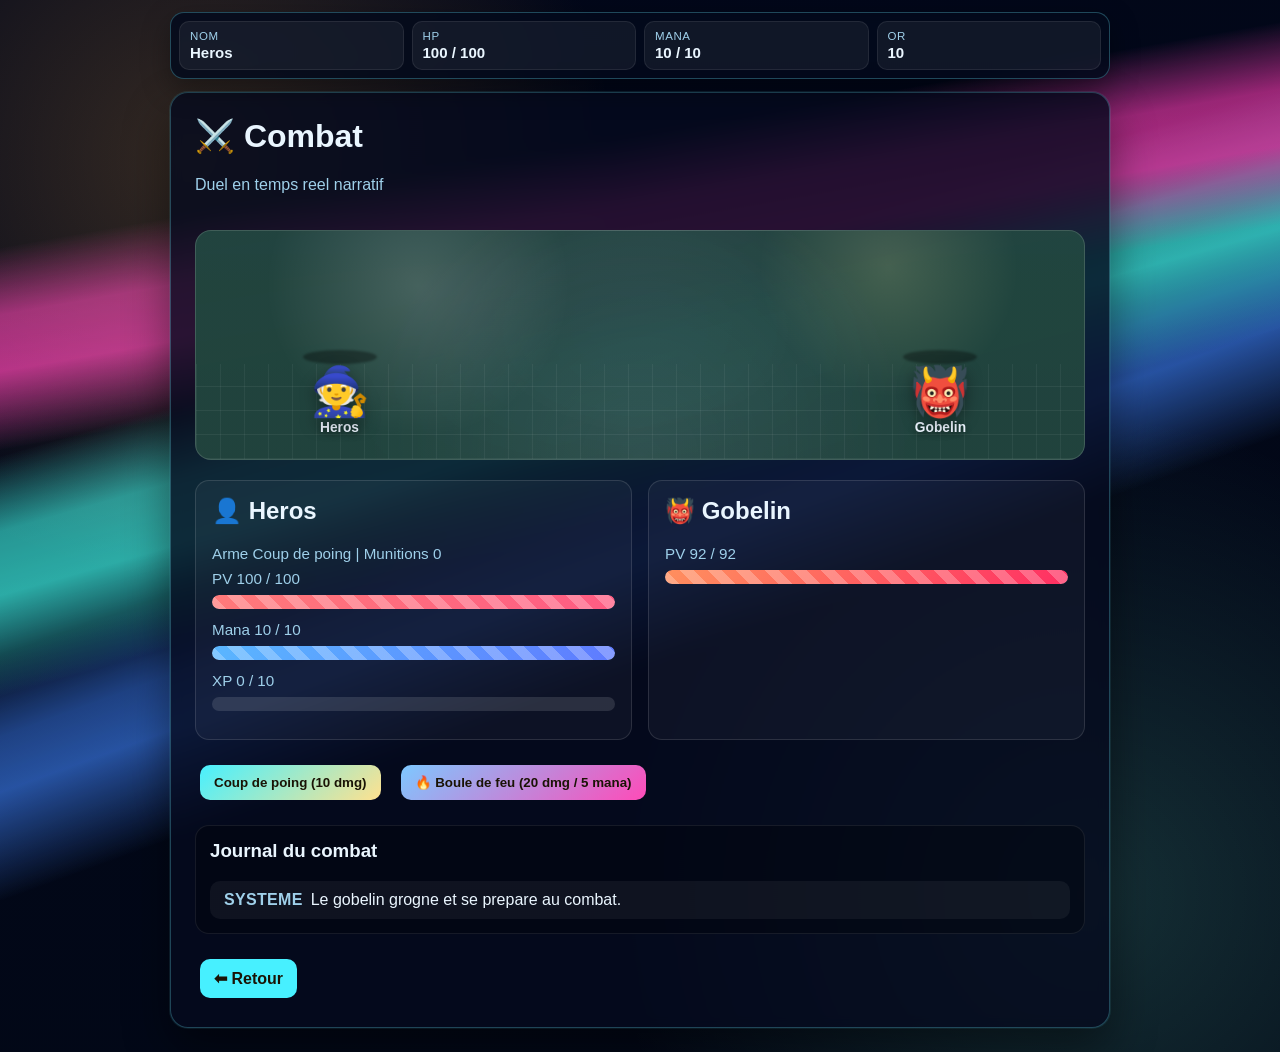
==== fight.html @ b9680017 "projet jeux" ====
<!DOCTYPE html>
<html lang="fr">
<head>
<meta charset="UTF-8">
<meta name="viewport" content="width=device-width, initial-scale=1.0">
<title>Combat</title>
<link rel="stylesheet" href="style.css">
</head>
<body class="has-hud theme-neonwave" data-page="fight">
<header class="hud" aria-label="HUD joueur">
	<div class="hud-pill">
		<p class="hud-label">Nom</p>
		<p class="hud-value" id="hud-name">-</p>
	</div>
	<div class="hud-pill">
		<p class="hud-label">HP</p>
		<p class="hud-value" id="hud-hp">-</p>
	</div>
	<div class="hud-pill">
		<p class="hud-label">Mana</p>
		<p class="hud-value" id="hud-mana">-</p>
	</div>
	<div class="hud-pill">
		<p class="hud-label">Or</p>
		<p class="hud-value" id="hud-gold">-</p>
	</div>
</header>
<main class="panel combat-shell">
	<header class="panel-header">
		<h1>⚔️ Combat</h1>
		<p class="subtitle">Duel en temps reel narratif</p>
	</header>

	<section class="arena-2d" aria-label="Carte de combat 2D">
		<div class="arena-horizon"></div>
		<div class="arena-grid"></div>
		<div class="fighter player-fighter">
			<div class="fighter-shadow"></div>
			<div class="fighter-sprite">🧙</div>
			<p class="fighter-name" id="player-name-fight">-</p>
		</div>
		<div class="fighter enemy-fighter" id="enemy-fighter">
			<div class="fighter-shadow"></div>
			<div class="fighter-sprite">👹</div>
			<p class="fighter-name" id="monster-name-fight">-</p>
		</div>
	</section>

	<section class="status-grid">
		<article class="status-card player-card">
			<h2>👤 <span id="player-name-card">-</span></h2>
			<p class="status-label">Arme <span id="weapon-name">-</span> | Munitions <span id="player-ammo">-</span></p>
			<p class="status-label">PV <span id="player-hp-text">-</span></p>
			<div class="bar hp" id="player-hp-bar" style="--value: 0%;">
				<span></span>
			</div>
			<p class="status-label">Mana <span id="player-mana-text">-</span></p>
			<div class="bar mana" id="player-mana-bar" style="--value: 0%;">
				<span></span>
			</div>
			<p class="status-label">XP <span id="player-xp-text">-</span></p>
			<div class="bar xp" id="player-xp-bar" style="--value: 0%;">
				<span></span>
			</div>
		</article>

		<article class="status-card enemy-card" id="enemy-card">
			<h2>👹 <span id="monster-name-card">-</span></h2>
			<p class="status-label">PV <span id="monster-hp-text">-</span></p>
			<div class="bar hp enemy" id="monster-hp-bar" style="--value: 0%;">
				<span></span>
			</div>
		</article>
	</section>

	<section class="action-row">
		<button class="btn-primary" id="attack-btn">Attaque</button>
		<button class="btn-secondary" id="fireball-btn">🔥 Boule de feu</button>
	</section>

	<section class="battle-log">
		<h3>Journal du combat</h3>
		<ul id="combat-log">
		</ul>
	</section>

	<a class="back-link" href="index.html">⬅ Retour</a>
</main>
<script src="app.js"></script>
</body>
</html>
---- style.css ----
:root {
    --bg-top: #120f1f;
    --bg-bottom: #1b2a35;
    --panel: rgba(11, 16, 22, 0.82);
    --panel-border: rgba(255, 255, 255, 0.15);
    --text-main: #f5f7fa;
    --text-soft: #c4d2df;
    --accent: #ffb347;
    --accent-2: #78ffd6;
    --danger: #ff4d5a;
    --success: #4cff7b;
}

* {
    box-sizing: border-box;
}

body {
    min-height: 100vh;
    margin: 0;
    color: var(--text-main);
    font-family: "Trebuchet MS", "Segoe UI", sans-serif;
    background:
        radial-gradient(circle at 15% 15%, rgba(255, 179, 71, 0.2), transparent 30%),
        radial-gradient(circle at 85% 85%, rgba(120, 255, 214, 0.16), transparent 34%),
        linear-gradient(160deg, var(--bg-top), var(--bg-bottom));
    display: grid;
    place-items: center;
    padding: 24px;
    position: relative;
    overflow-x: hidden;
    transition: color 0.35s ease, background 0.55s ease;
}

body::before {
    content: "";
    position: fixed;
    inset: 0;
    pointer-events: none;
    z-index: 0;
    background:
        radial-gradient(circle at 15% 15%, rgba(255, 179, 71, 0.2), transparent 30%),
        radial-gradient(circle at 85% 85%, rgba(120, 255, 214, 0.16), transparent 34%),
        linear-gradient(160deg, var(--bg-top), var(--bg-bottom));
    animation: themeReveal 0.5s ease-out forwards;
}

body > * {
    position: relative;
    z-index: 1;
}


body.theme-neonwave {
    --bg-top: #02071a;
    --bg-bottom: #020816;
    --panel: rgba(5, 11, 30, 0.8);
    --panel-border: rgba(109, 237, 255, 0.26);
    --text-main: #eaf6ff;
    --text-soft: #9fd0ea;
    --accent: #47f0ff;
    --accent-2: #ff4bb8;
    --danger: #ff5c83;
    --success: #5bffcf;
}

body.theme-neonwave::before {
    background:
        radial-gradient(circle at 50% 54%, rgba(0, 194, 255, 0.3), transparent 48%),
        radial-gradient(circle at 86% 84%, rgba(19, 108, 255, 0.22), transparent 36%),
        radial-gradient(circle at 10% 82%, rgba(255, 72, 181, 0.18), transparent 34%),
        linear-gradient(170deg, #030717, #020411 62%, #01040e);
}

body.theme-avifwave {
    --bg-top: #120723;
    --bg-bottom: #030617;
    --panel: rgba(10, 8, 26, 0.78);
    --panel-border: rgba(255, 160, 84, 0.3);
    --text-main: #f5f6ff;
    --text-soft: #d2b9f4;
    --accent: #ffb84e;
    --accent-2: #56d6ff;
    --danger: #ff6e8f;
    --success: #6dffc2;
}

body.theme-avifwave::before {
    background:
        linear-gradient(rgba(18, 7, 35, 0.26), rgba(3, 7, 24, 0.42)),
        url("projet red 2.avif") center / cover no-repeat,
        linear-gradient(165deg, #1a0f32, #090a1f 62%, #04050f);
}

body.theme-avifwave::after {
    content: "";
    position: fixed;
    inset: 0;
    pointer-events: none;
    z-index: 0;
    background:
        linear-gradient(168deg,
            transparent 16%,
            rgba(255, 120, 48, 0.38) 28%,
            rgba(255, 70, 168, 0.5) 41%,
            transparent 55%),
        radial-gradient(circle at 18% 28%, rgba(86, 214, 255, 0.24), transparent 34%),
        radial-gradient(circle at 80% 78%, rgba(255, 189, 81, 0.22), transparent 33%);
    mix-blend-mode: screen;
    opacity: 0.9;
}

body.theme-neonwave::after {
    content: "";
    position: fixed;
    inset: 0;
    pointer-events: none;
    z-index: 0;
    background:
        linear-gradient(170deg,
            transparent 22%,
            rgba(255, 52, 172, 0.7) 28%,
            rgba(255, 52, 172, 0.82) 33%,
            transparent 40%),
        linear-gradient(164deg,
            transparent 36%,
            rgba(62, 255, 236, 0.68) 42%,
            rgba(62, 255, 236, 0.78) 47%,
            transparent 55%),
        linear-gradient(160deg,
            transparent 48%,
            rgba(61, 129, 255, 0.55) 54%,
            rgba(61, 129, 255, 0.7) 58%,
            transparent 66%);
    mix-blend-mode: screen;
    opacity: 0.85;
}

body.theme-neonwave .hud {
    background: rgba(3, 10, 28, 0.84);
    border-color: rgba(109, 237, 255, 0.28);
}

body.theme-avifwave .hud {
    background: rgba(3, 9, 26, 0.82);
    border-color: rgba(109, 237, 255, 0.3);
}

body.theme-neonwave .panel,
body.theme-neonwave .card {
    box-shadow: 0 20px 46px rgba(0, 0, 0, 0.45), 0 0 0 1px rgba(109, 237, 255, 0.12);
}

body.theme-avifwave .panel,
body.theme-avifwave .card {
    box-shadow: 0 22px 48px rgba(0, 0, 0, 0.5), 0 0 0 1px rgba(109, 237, 255, 0.14);
}

body.theme-polygonwave {
    --bg-top: #070a1d;
    --bg-bottom: #0d0320;
    --panel: rgba(10, 10, 28, 0.8);
    --panel-border: rgba(106, 255, 208, 0.24);
    --text-main: #f0f7ff;
    --text-soft: #bdd1ef;
    --accent: #7dff4f;
    --accent-2: #67d5ff;
    --danger: #ff5a7e;
    --success: #6effc2;
}

body.theme-polygonwave::before {
    background:
        linear-gradient(rgba(7, 10, 29, 0.3), rgba(13, 3, 32, 0.52)),
        url("theme-3.jpg") center / cover no-repeat,
        radial-gradient(circle at 22% 22%, rgba(54, 255, 202, 0.24), transparent 36%),
        radial-gradient(circle at 76% 70%, rgba(255, 95, 59, 0.22), transparent 33%),
        linear-gradient(165deg, #090d21, #110426 62%, #18031a);
}

body.theme-polygonwave::after {
    content: "";
    position: fixed;
    inset: 0;
    pointer-events: none;
    z-index: 0;
    background:
        conic-gradient(from 220deg at 16% 78%, rgba(157, 57, 255, 0.25), rgba(0, 0, 0, 0) 35%),
        conic-gradient(from 35deg at 78% 78%, rgba(255, 116, 34, 0.28), rgba(0, 0, 0, 0) 32%),
        conic-gradient(from 180deg at 32% 22%, rgba(46, 245, 194, 0.25), rgba(0, 0, 0, 0) 36%);
    mix-blend-mode: screen;
    opacity: 0.84;
}

body.theme-polygonwave .hud {
    background: rgba(8, 10, 27, 0.86);
    border-color: rgba(106, 255, 208, 0.28);
}

body.theme-polygonwave .panel,
body.theme-polygonwave .card {
    box-shadow: 0 22px 50px rgba(0, 0, 0, 0.5), 0 0 0 1px rgba(106, 255, 208, 0.16);
}

body.has-hud {
    display: block;
    padding-top: 92px;
}

body.has-hud .panel,
body.has-hud .card {
    margin-inline: auto;
}

.hud {
    position: fixed;
    top: 12px;
    left: 50%;
    transform: translateX(-50%);
    z-index: 20;
    width: min(940px, calc(100vw - 24px));
    display: grid;
    grid-template-columns: repeat(4, minmax(0, 1fr));
    gap: 8px;
    background: rgba(10, 14, 20, 0.8);
    border: 1px solid rgba(255, 255, 255, 0.12);
    border-radius: 14px;
    backdrop-filter: blur(6px);
    padding: 8px;
    box-shadow: 0 10px 28px rgba(0, 0, 0, 0.35);
}

.hud-pill {
    background: rgba(255, 255, 255, 0.06);
    border: 1px solid rgba(255, 255, 255, 0.08);
    border-radius: 10px;
    padding: 8px 10px;
    display: grid;
    gap: 2px;
}

.hud-label {
    margin: 0;
    color: var(--text-soft);
    font-size: 0.72rem;
    text-transform: uppercase;
    letter-spacing: 0.05em;
}

.hud-value {
    margin: 0;
    font-size: 0.94rem;
    font-weight: 800;
}

.panel,
.card {
    width: min(940px, 96vw);
    background: var(--panel);
    border: 1px solid var(--panel-border);
    border-radius: 18px;
    box-shadow: 0 18px 42px rgba(0, 0, 0, 0.35);
    backdrop-filter: blur(6px);
    padding: 24px;
    animation: fadeUp 0.45s ease;
}

h1,
h2,
h3,
p {
    margin-top: 0;
}

.panel-header {
    text-align: left;
}

.subtitle {
    color: var(--text-soft);
}

.actions {
    display: flex;
    flex-wrap: wrap;
    gap: 10px;
    justify-content: center;
}

a,
button {
    display: inline-flex;
    align-items: center;
    justify-content: center;
    margin: 5px;
    padding: 10px 14px;
    background: var(--accent);
    color: #1a1305;
    text-decoration: none;
    border: none;
    border-radius: 10px;
    font-weight: 700;
    cursor: pointer;
    transition: transform 0.2s ease, box-shadow 0.2s ease, filter 0.2s ease;
}

a:hover,
button:hover {
    transform: translateY(-2px);
    box-shadow: 0 10px 20px rgba(0, 0, 0, 0.3);
    filter: brightness(1.03);
}

a:active,
button:active {
    transform: translateY(0);
    box-shadow: 0 5px 10px rgba(0, 0, 0, 0.22);
}

a:focus-visible,
button:focus-visible {
    outline: 3px solid rgba(120, 255, 214, 0.85);
    outline-offset: 2px;
}

.btn-primary {
    background: linear-gradient(140deg, var(--accent), #ffe18f);
}

.btn-secondary {
    background: linear-gradient(140deg, #7dc8ff, var(--accent-2));
}

.btn-danger {
    background: linear-gradient(140deg, #ff6b6b, #ff9e57);
}

.combat-shell {
    display: grid;
    gap: 20px;
}

.arena-2d {
    position: relative;
    min-height: 230px;
    border-radius: 16px;
    border: 1px solid rgba(255, 255, 255, 0.14);
    overflow: hidden;
    background:
        radial-gradient(circle at 50% 100%, rgba(95, 165, 129, 0.38), rgba(33, 69, 62, 0.95) 56%),
        linear-gradient(180deg, rgba(113, 176, 255, 0.2), rgba(21, 30, 48, 0.88));
}

.arena-horizon {
    position: absolute;
    inset: 0;
    background:
        radial-gradient(circle at 25% 24%, rgba(255, 255, 255, 0.16), transparent 22%),
        radial-gradient(circle at 78% 16%, rgba(255, 240, 170, 0.16), transparent 18%);
}

.arena-grid {
    position: absolute;
    inset: 58% 0 0;
    background:
        repeating-linear-gradient(
            0deg,
            rgba(255, 255, 255, 0.06),
            rgba(255, 255, 255, 0.06) 1px,
            transparent 1px,
            transparent 24px
        ),
        repeating-linear-gradient(
            90deg,
            rgba(255, 255, 255, 0.05),
            rgba(255, 255, 255, 0.05) 1px,
            transparent 1px,
            transparent 24px
        );
}

.fighter {
    position: absolute;
    bottom: 24px;
    display: grid;
    justify-items: center;
    gap: 4px;
}

.player-fighter {
    left: 12%;
    animation: fighterIdle 1.7s ease-in-out infinite;
}

.enemy-fighter {
    right: 12%;
    animation: fighterIdle 1.5s ease-in-out infinite;
}

.fighter-shadow {
    width: 74px;
    height: 14px;
    border-radius: 50%;
    background: rgba(0, 0, 0, 0.35);
    filter: blur(1px);
}

.fighter-sprite {
    font-size: 3rem;
    line-height: 1;
    filter: drop-shadow(0 6px 8px rgba(0, 0, 0, 0.35));
}

.fighter-name {
    margin: 0;
    font-size: 0.86rem;
    font-weight: 700;
    color: #edf5ff;
    text-shadow: 0 2px 6px rgba(0, 0, 0, 0.45);
}

.enemy-fighter.enemy-hit .fighter-sprite {
    animation: enemyHit 0.35s ease;
}

.status-grid {
    display: grid;
    grid-template-columns: repeat(auto-fit, minmax(250px, 1fr));
    gap: 16px;
}

.status-card {
    background: rgba(255, 255, 255, 0.04);
    border: 1px solid rgba(255, 255, 255, 0.12);
    border-radius: 14px;
    padding: 16px;
    text-align: left;
}

.status-label {
    margin-bottom: 8px;
    color: var(--text-soft);
    font-size: 0.95rem;
}

.name-form {
    margin-top: 10px;
    display: grid;
    gap: 8px;
}

.name-form label {
    color: var(--text-soft);
    font-size: 0.86rem;
    font-weight: 700;
}

.name-form-row {
    display: flex;
    gap: 8px;
    flex-wrap: wrap;
}

.name-form input {
    flex: 1 1 220px;
    min-height: 40px;
    border-radius: 10px;
    border: 1px solid rgba(255, 255, 255, 0.16);
    background: rgba(0, 0, 0, 0.25);
    color: var(--text-main);
    padding: 8px 12px;
    font-size: 0.95rem;
}

.name-form input:focus-visible {
    outline: 3px solid rgba(120, 255, 214, 0.85);
    outline-offset: 2px;
}

.bar {
    height: 14px;
    border-radius: 999px;
    overflow: hidden;
    background: rgba(255, 255, 255, 0.12);
    margin-bottom: 12px;
    position: relative;
}

.bar span {
    display: block;
    width: var(--value);
    height: 100%;
    border-radius: inherit;
    position: relative;
    animation: barGrow 0.75s ease;
}

.bar span::after {
    content: "";
    position: absolute;
    inset: 0;
    background: repeating-linear-gradient(
        45deg,
        rgba(255, 255, 255, 0.25),
        rgba(255, 255, 255, 0.25) 10px,
        transparent 10px,
        transparent 20px
    );
    animation: stripes 1.2s linear infinite;
}

.bar.hp span {
    background: linear-gradient(120deg, #ff7a7a, var(--danger));
}

.bar.hp.enemy span {
    background: linear-gradient(120deg, #ff8f5e, #ff2f63);
}

.bar.mana span {
    background: linear-gradient(120deg, #5ab6ff, #5f7bff);
}

.bar.xp span {
    background: linear-gradient(120deg, #8affad, #47d17a);
}

.bar-loss span {
    animation: barGrow 0.75s ease, pulseLoss 0.45s ease;
}

.bar-gain span {
    animation: barGrow 0.75s ease, pulseGain 0.45s ease;
}

.action-row {
    display: flex;
    flex-wrap: wrap;
    gap: 10px;
}

.action-row form {
    margin: 0;
}

.battle-log {
    background: rgba(0, 0, 0, 0.28);
    border-radius: 14px;
    border: 1px solid rgba(255, 255, 255, 0.08);
    padding: 14px;
}

.battle-log ul {
    list-style: none;
    padding: 0;
    margin: 0;
    display: grid;
    gap: 8px;
}

.battle-log li {
    padding: 10px;
    border-radius: 10px;
    border-left: 4px solid transparent;
    background: rgba(255, 255, 255, 0.05);
    animation: fadeUp 0.32s ease;
}

.battle-log li::before {
    display: inline-flex;
    align-items: center;
    margin-right: 8px;
    font-weight: 800;
    letter-spacing: 0.02em;
    color: var(--text-soft);
}

.log-player {
    border-left-color: var(--accent);
}

.log-player::before {
    content: "VOUS";
}

.log-enemy {
    border-left-color: var(--danger);
}

.log-enemy::before {
    content: "ENNEMI";
}

.log-warning {
    border-left-color: #ffd06b;
}

.log-warning::before {
    content: "ALERTE";
}

.log-system {
    border-left-color: var(--success);
}

.log-system::before {
    content: "SYSTEME";
}

.log-critical {
    border-left-color: #ff834d;
    background: rgba(255, 131, 77, 0.12);
}

.log-critical::before {
    content: "CRITIQUE";
    color: #ffb08c;
}

.inventory-shell {
    display: grid;
    gap: 18px;
}

.inventory-grid {
    display: grid;
    grid-template-columns: repeat(auto-fit, minmax(220px, 1fr));
    gap: 12px;
}

.item-card {
    display: flex;
    gap: 12px;
    align-items: center;
    padding: 14px;
    border-radius: 14px;
    border: 1px solid rgba(255, 255, 255, 0.12);
    background: rgba(255, 255, 255, 0.05);
}

.item-card.rarity-common,
.shop-item.rarity-common {
    border-color: rgba(255, 255, 255, 0.2);
}

.item-card.rarity-rare,
.shop-item.rarity-rare {
    border-color: rgba(116, 196, 255, 0.7);
    box-shadow: inset 0 0 0 1px rgba(116, 196, 255, 0.2);
}

.item-card.rarity-epic,
.shop-item.rarity-epic {
    border-color: rgba(255, 211, 122, 0.8);
    box-shadow: 0 0 20px rgba(255, 185, 79, 0.16), inset 0 0 0 1px rgba(255, 211, 122, 0.2);
}

.rarity-tag {
    display: inline-flex;
    align-items: center;
    padding: 3px 8px;
    border-radius: 999px;
    font-size: 0.75rem;
    letter-spacing: 0.03em;
    text-transform: uppercase;
    font-weight: 800;
    margin-bottom: 8px;
}

.rarity-tag.common {
    background: rgba(255, 255, 255, 0.12);
    color: #dce6ef;
}

.rarity-tag.rare {
    background: rgba(116, 196, 255, 0.2);
    color: #9fd9ff;
}

.rarity-tag.epic {
    background: rgba(255, 207, 112, 0.22);
    color: #ffd78c;
}

.shop-shell {
    display: grid;
    gap: 18px;
}

.shop-gold {
    margin: 0;
    padding: 10px 12px;
    border-radius: 10px;
    width: fit-content;
    border: 1px solid rgba(255, 255, 255, 0.14);
    background: rgba(0, 0, 0, 0.25);
    font-weight: 700;
}

.shop-grid {
    display: grid;
    grid-template-columns: repeat(auto-fit, minmax(220px, 1fr));
    gap: 12px;
}

.shop-item {
    padding: 14px;
    border-radius: 14px;
    border: 1px solid rgba(255, 255, 255, 0.12);
    background: rgba(255, 255, 255, 0.05);
    display: grid;
    gap: 8px;
}

.shop-item-header {
    display: flex;
    align-items: center;
    justify-content: space-between;
    gap: 10px;
}

.shop-item h2 {
    margin: 0;
    font-size: 1.05rem;
}

.shop-price {
    color: var(--accent);
    font-weight: 800;
}

.shop-item p {
    margin: 0;
    color: var(--text-soft);
    font-size: 0.93rem;
}

.inventory-grid .item-card,
.shop-grid .shop-item {
    opacity: 0;
    transform: translateY(8px);
    animation: staggerIn 0.45s ease forwards;
}

.inventory-grid .item-card:nth-child(1),
.shop-grid .shop-item:nth-child(1) {
    animation-delay: 0.03s;
}

.inventory-grid .item-card:nth-child(2),
.shop-grid .shop-item:nth-child(2) {
    animation-delay: 0.08s;
}

.inventory-grid .item-card:nth-child(3),
.shop-grid .shop-item:nth-child(3) {
    animation-delay: 0.13s;
}

.inventory-grid .item-card:nth-child(4),
.shop-grid .shop-item:nth-child(4) {
    animation-delay: 0.18s;
}

.inventory-grid .item-card:nth-child(5),
.shop-grid .shop-item:nth-child(5) {
    animation-delay: 0.23s;
}

.inventory-grid .item-card:nth-child(6),
.shop-grid .shop-item:nth-child(6) {
    animation-delay: 0.28s;
}

.home-shell {
    display: grid;
    gap: 18px;
}

.hero-title {
    margin: 0;
    font-size: clamp(1.6rem, 2.6vw, 2.2rem);
}

.hero-class {
    margin: 8px 0 0;
    color: var(--text-soft);
}

.hero-class strong {
    color: var(--text-main);
}

.player-meta {
    display: grid;
    grid-template-columns: repeat(auto-fit, minmax(180px, 1fr));
    gap: 10px;
}

.meta-pill {
    margin: 0;
    padding: 10px 12px;
    border-radius: 10px;
    border: 1px solid rgba(255, 255, 255, 0.12);
    background: rgba(255, 255, 255, 0.04);
    font-weight: 700;
}

.item-icon {
    font-size: 2rem;
    filter: drop-shadow(0 4px 8px rgba(0, 0, 0, 0.4));
}

.item-info h2 {
    margin: 0 0 8px;
    font-size: 1.1rem;
}

.item-description {
    margin: 0 0 10px;
    color: var(--text-soft);
    font-size: 0.92rem;
}

.enemy-hit {
    animation: enemyHit 0.35s ease;
}

.back-link {
    width: fit-content;
}

.toast-stack {
    position: fixed;
    right: 14px;
    bottom: 14px;
    z-index: 40;
    display: grid;
    gap: 8px;
    width: min(92vw, 340px);
}

.toast {
    border-radius: 10px;
    border: 1px solid rgba(255, 255, 255, 0.18);
    padding: 10px 12px;
    color: #0f1318;
    font-weight: 700;
    box-shadow: 0 10px 22px rgba(0, 0, 0, 0.3);
    animation: fadeUp 0.25s ease;
}

.toast-success {
    background: linear-gradient(145deg, #87ffba, #5ee696);
}

.toast-error {
    background: linear-gradient(145deg, #ff9a9a, #ff7a7a);
}

.toast-info {
    background: linear-gradient(145deg, #9ed3ff, #86b9ff);
}

@keyframes barGrow {
    from {
        width: 0;
    }
    to {
        width: var(--value);
    }
}

@keyframes stripes {
    from {
        transform: translateX(0);
    }
    to {
        transform: translateX(20px);
    }
}

@keyframes fadeUp {
    from {
        opacity: 0;
        transform: translateY(6px);
    }
    to {
        opacity: 1;
        transform: translateY(0);
    }
}

@keyframes fighterIdle {
    0% {
        transform: translateY(0);
    }
    50% {
        transform: translateY(-4px);
    }
    100% {
        transform: translateY(0);
    }
}

@keyframes staggerIn {
    from {
        opacity: 0;
        transform: translateY(8px);
    }
    to {
        opacity: 1;
        transform: translateY(0);
    }
}

@keyframes pulseLoss {
    0% {
        filter: brightness(1);
    }
    35% {
        filter: brightness(1.35) saturate(1.35);
    }
    100% {
        filter: brightness(1);
    }
}

@keyframes pulseGain {
    0% {
        filter: brightness(1);
    }
    35% {
        filter: brightness(1.3) saturate(1.25);
    }
    100% {
        filter: brightness(1);
    }
}

@keyframes themeReveal {
    from {
        opacity: 1;
    }
    to {
        opacity: 0;
    }
}

@media (max-width: 640px) {
    body {
        padding: 14px;
    }

    .panel,
    .card {
        padding: 16px;
    }

    .action-row {
        flex-direction: column;
    }

    .shop-item-header {
        flex-direction: column;
        align-items: flex-start;
    }

    .arena-2d {
        min-height: 190px;
    }

    .fighter-sprite {
        font-size: 2.5rem;
    }

    .player-fighter {
        left: 8%;
    }

    .enemy-fighter {
        right: 8%;
    }

    .hud {
        grid-template-columns: repeat(2, minmax(0, 1fr));
    }

    body.has-hud {
        padding-top: 128px;
    }
}

@keyframes enemyHit {
    0% {
        transform: translateX(0);
        box-shadow: 0 0 0 rgba(255, 77, 90, 0);
    }
    25% {
        transform: translateX(-6px);
        box-shadow: 0 0 24px rgba(255, 77, 90, 0.45);
    }
    50% {
        transform: translateX(6px);
    }
    100% {
        transform: translateX(0);
        box-shadow: 0 0 0 rgba(255, 77, 90, 0);
    }
}
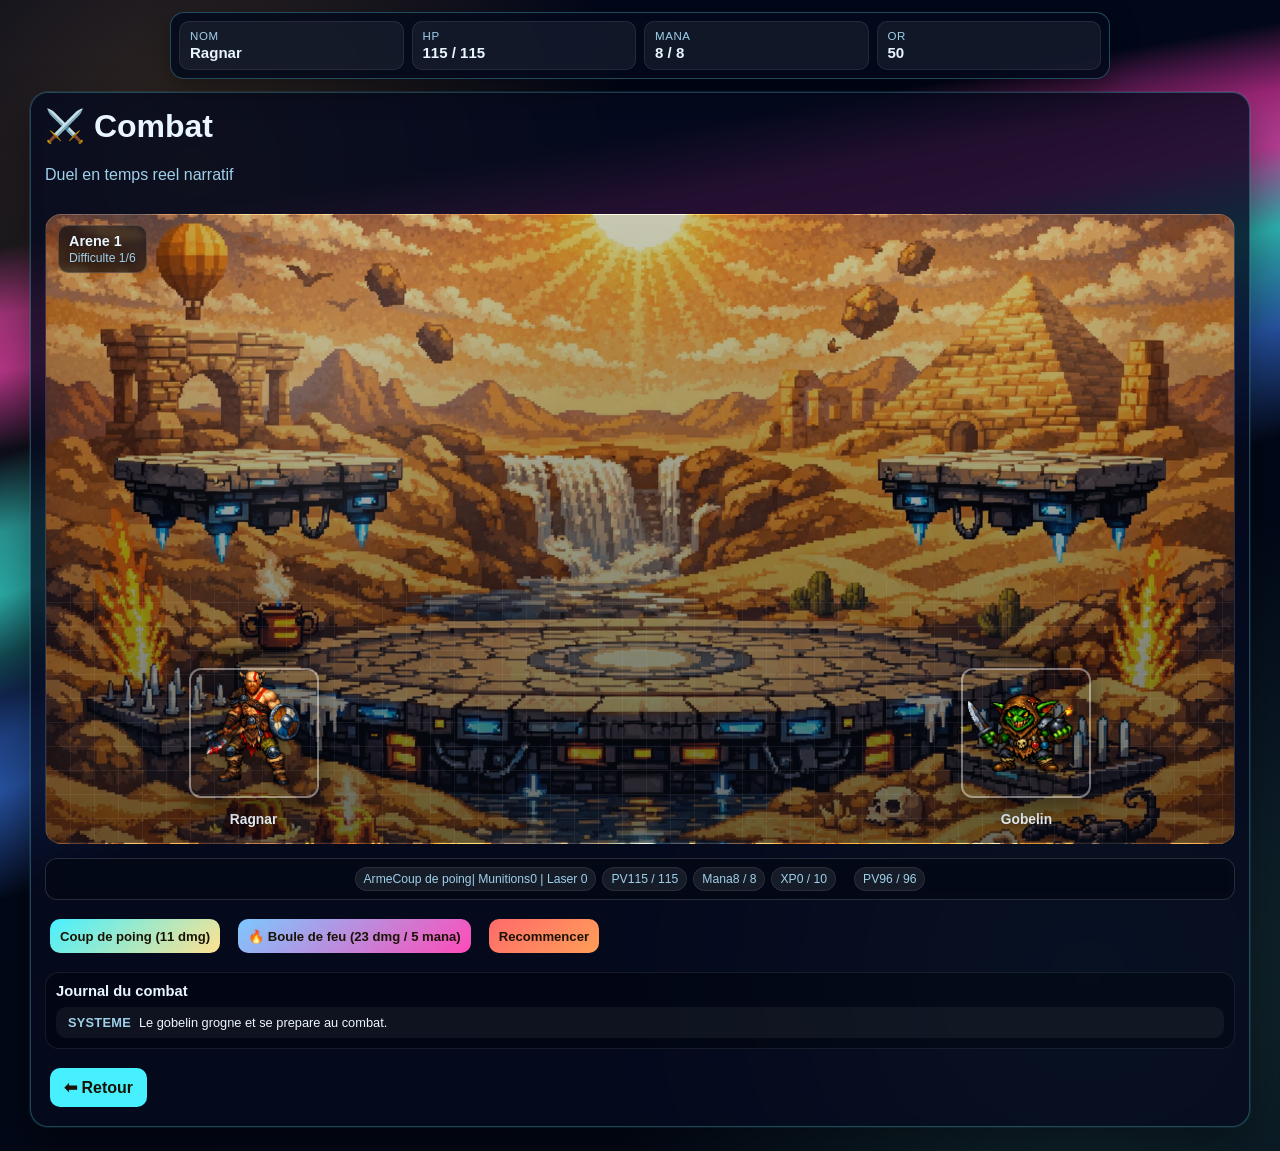
==== commit 93cf1386: "modifier" ====
--- a/fight.html
+++ b/fight.html
@@ -32,16 +32,20 @@
 	</header>
 
 	<section class="arena-2d" aria-label="Carte de combat 2D">
+		<div class="arena-meta">
+			<p class="arena-name" id="arena-name">Arene 1</p>
+			<p class="arena-difficulty" id="arena-difficulty">Difficulte 1/6</p>
+		</div>
 		<div class="arena-horizon"></div>
 		<div class="arena-grid"></div>
 		<div class="fighter player-fighter">
 			<div class="fighter-shadow"></div>
-			<div class="fighter-sprite">🧙</div>
+			<div class="fighter-sprite" id="player-sprite">🧙</div>
 			<p class="fighter-name" id="player-name-fight">-</p>
 		</div>
 		<div class="fighter enemy-fighter" id="enemy-fighter">
 			<div class="fighter-shadow"></div>
-			<div class="fighter-sprite">👹</div>
+			<div class="fighter-sprite" id="enemy-sprite">👹</div>
 			<p class="fighter-name" id="monster-name-fight">-</p>
 		</div>
 	</section>
@@ -76,6 +80,7 @@
 	<section class="action-row">
 		<button class="btn-primary" id="attack-btn">Attaque</button>
 		<button class="btn-secondary" id="fireball-btn">🔥 Boule de feu</button>
+		<button class="btn-danger" id="restart-btn" hidden>Recommencer</button>
 	</section>
 
 	<section class="battle-log">
--- a/style.css
+++ b/style.css
@@ -337,18 +337,83 @@
 
 .combat-shell {
     display: grid;
-    gap: 20px;
+    gap: 14px;
+}
+
+body[data-page="fight"] .panel.combat-shell {
+    width: min(1220px, 98vw);
+    padding: 14px;
 }
 
 .arena-2d {
     position: relative;
-    min-height: 230px;
+    min-height: clamp(430px, 70vh, 740px);
     border-radius: 16px;
     border: 1px solid rgba(255, 255, 255, 0.14);
     overflow: hidden;
+    --arena-image: none;
     background:
+        linear-gradient(180deg, rgba(8, 12, 24, 0.22), rgba(8, 12, 24, 0.62)),
+        var(--arena-image),
         radial-gradient(circle at 50% 100%, rgba(95, 165, 129, 0.38), rgba(33, 69, 62, 0.95) 56%),
         linear-gradient(180deg, rgba(113, 176, 255, 0.2), rgba(21, 30, 48, 0.88));
+    background-size: cover;
+    background-position: center;
+    background-repeat: no-repeat;
+}
+
+.arena-meta {
+    position: absolute;
+    z-index: 2;
+    top: 10px;
+    left: 12px;
+    display: grid;
+    gap: 2px;
+    padding: 7px 10px;
+    border-radius: 10px;
+    background: rgba(6, 10, 18, 0.62);
+    border: 1px solid rgba(255, 255, 255, 0.16);
+    backdrop-filter: blur(3px);
+}
+
+.arena-name,
+.arena-difficulty {
+    margin: 0;
+    text-shadow: 0 2px 5px rgba(0, 0, 0, 0.45);
+}
+
+.arena-name {
+    font-size: 0.9rem;
+    font-weight: 800;
+}
+
+.arena-difficulty {
+    font-size: 0.76rem;
+    color: var(--text-soft);
+}
+
+.arena-2d.arena-tier-1 {
+    --arena-image: url("arena-1-desert.png");
+}
+
+.arena-2d.arena-tier-2 {
+    --arena-image: url("arena-2-forest.png");
+}
+
+.arena-2d.arena-tier-3 {
+    --arena-image: url("arena-3-ice.png");
+}
+
+.arena-2d.arena-tier-4 {
+    --arena-image: url("arena-4-neon.png");
+}
+
+.arena-2d.arena-tier-5 {
+    --arena-image: url("arena-5-sky.png");
+}
+
+.arena-2d.arena-tier-6 {
+    --arena-image: url("arena-6-volcano.png");
 }
 
 .arena-horizon {
@@ -379,9 +444,83 @@
         );
 }
 
+.arena-2d.vfx-pistol::after,
+.arena-2d.vfx-laser::after,
+.arena-2d.vfx-rocket::after {
+    content: "";
+    position: absolute;
+    z-index: 3;
+    pointer-events: none;
+    background-image: url("Projectile%20NES%20jaune.png");
+    background-repeat: no-repeat;
+    background-size: 400% 100%;
+    image-rendering: pixelated;
+}
+
+.arena-2d.vfx-laser::before {
+    content: "";
+    position: absolute;
+    z-index: 2;
+    pointer-events: none;
+}
+
+.arena-2d.vfx-pistol::after {
+    left: 21.5%;
+    top: 58.8%;
+    width: 40px;
+    height: 12px;
+    filter: drop-shadow(0 0 6px rgba(255, 213, 120, 0.8));
+    animation: projectileFrames 0.24s steps(4) forwards, shotTravelPistol 0.24s linear forwards;
+}
+
+.arena-2d.vfx-laser::after {
+    left: 21%;
+    top: 57.8%;
+    width: 54px;
+    height: 14px;
+    filter: drop-shadow(0 0 8px rgba(255, 85, 85, 0.95)) drop-shadow(0 0 16px rgba(255, 70, 70, 0.6));
+    animation: projectileFrames 0.32s steps(4) forwards, shotTravelLaser 0.32s linear forwards;
+}
+
+.arena-2d.vfx-laser::before {
+    left: 24%;
+    top: 58.7%;
+    height: 14px;
+    width: 49%;
+    border-radius: 999px;
+    background: linear-gradient(90deg, rgba(255, 60, 60, 0), rgba(255, 86, 86, 0.38), rgba(255, 132, 90, 0.22));
+    filter: blur(4px);
+    transform-origin: left center;
+    animation: laserTrailRed 0.45s ease-out;
+}
+
+.arena-2d.vfx-rocket::before {
+    content: "";
+    position: absolute;
+    z-index: 3;
+    pointer-events: none;
+    right: 14%;
+    top: 48%;
+    width: 22px;
+    height: 22px;
+    border-radius: 50%;
+    background: radial-gradient(circle, rgba(255, 244, 168, 0.95) 0%, rgba(255, 129, 47, 0.9) 52%, rgba(255, 56, 56, 0.2) 76%, transparent 100%);
+    box-shadow: 0 0 36px rgba(255, 110, 43, 0.75);
+    animation: rocketBlast 0.48s ease-out;
+}
+
+.arena-2d.vfx-rocket::after {
+    left: 21%;
+    top: 58.6%;
+    width: 62px;
+    height: 16px;
+    filter: drop-shadow(0 0 8px rgba(255, 156, 90, 0.86));
+    animation: projectileFrames 0.48s steps(4) forwards, shotTravelRocket 0.48s linear forwards;
+}
+
 .fighter {
     position: absolute;
-    bottom: 24px;
+    bottom: 16px;
     display: grid;
     justify-items: center;
     gap: 4px;
@@ -398,17 +537,26 @@
 }
 
 .fighter-shadow {
-    width: 74px;
-    height: 14px;
+    width: 110px;
+    height: 18px;
     border-radius: 50%;
     background: rgba(0, 0, 0, 0.35);
     filter: blur(1px);
 }
 
 .fighter-sprite {
-    font-size: 3rem;
+    font-size: 4.2rem;
     line-height: 1;
     filter: drop-shadow(0 6px 8px rgba(0, 0, 0, 0.35));
+}
+
+.fighter-portrait {
+    width: 130px;
+    height: 130px;
+    object-fit: cover;
+    border-radius: 12px;
+    border: 2px solid rgba(255, 255, 255, 0.42);
+    box-shadow: 0 8px 20px rgba(0, 0, 0, 0.42);
 }
 
 .fighter-name {
@@ -425,8 +573,21 @@
 
 .status-grid {
     display: grid;
-    grid-template-columns: repeat(auto-fit, minmax(250px, 1fr));
-    gap: 16px;
+    grid-template-columns: repeat(auto-fit, minmax(200px, 1fr));
+    gap: 10px;
+}
+
+.combat-shell .status-grid {
+    display: flex;
+    justify-content: center;
+    align-items: center;
+    flex-wrap: wrap;
+    gap: 6px;
+    padding: 6px 10px;
+    border-radius: 12px;
+    background: rgba(5, 10, 18, 0.56);
+    border: 1px solid rgba(255, 255, 255, 0.14);
+    backdrop-filter: blur(4px);
 }
 
 .status-card {
@@ -437,10 +598,34 @@
     text-align: left;
 }
 
+.combat-shell .status-card {
+    padding: 2px 6px;
+    border: 0;
+    background: transparent;
+    display: inline-flex;
+    align-items: center;
+    gap: 6px;
+}
+
+.combat-shell .status-card h2 {
+    display: none;
+}
+
 .status-label {
     margin-bottom: 8px;
     color: var(--text-soft);
     font-size: 0.95rem;
+}
+
+.combat-shell .status-label {
+    display: inline-flex;
+    margin: 0;
+    padding: 4px 8px;
+    border-radius: 999px;
+    background: rgba(255, 255, 255, 0.08);
+    border: 1px solid rgba(255, 255, 255, 0.08);
+    font-size: 0.76rem;
+    white-space: nowrap;
 }
 
 .name-form {
@@ -484,6 +669,10 @@
     background: rgba(255, 255, 255, 0.12);
     margin-bottom: 12px;
     position: relative;
+}
+
+.combat-shell .bar {
+    display: none;
 }
 
 .bar span {
@@ -539,6 +728,16 @@
     gap: 10px;
 }
 
+.combat-shell .action-row {
+    gap: 8px;
+}
+
+.combat-shell .action-row button {
+    min-height: 34px;
+    padding: 7px 10px;
+    font-size: 0.82rem;
+}
+
 .action-row form {
     margin: 0;
 }
@@ -547,7 +746,22 @@
     background: rgba(0, 0, 0, 0.28);
     border-radius: 14px;
     border: 1px solid rgba(255, 255, 255, 0.08);
-    padding: 14px;
+    padding: 10px;
+}
+
+.combat-shell .battle-log h3 {
+    margin: 0 0 8px;
+    font-size: 0.92rem;
+}
+
+.combat-shell .battle-log li {
+    font-size: 0.8rem;
+    padding: 8px;
+}
+
+.combat-shell .battle-log {
+    max-height: 170px;
+    overflow: auto;
 }
 
 .battle-log ul {
@@ -791,6 +1005,61 @@
     color: var(--text-main);
 }
 
+.hero-avatar {
+    margin-top: 10px;
+    width: 92px;
+    height: 92px;
+    object-fit: cover;
+    border-radius: 14px;
+    border: 2px solid rgba(255, 255, 255, 0.25);
+    background: rgba(0, 0, 0, 0.2);
+}
+
+.character-select {
+    display: grid;
+    gap: 10px;
+}
+
+.character-grid {
+    display: grid;
+    grid-template-columns: repeat(auto-fit, minmax(180px, 1fr));
+    gap: 10px;
+}
+
+.character-card {
+    border: 1px solid rgba(255, 255, 255, 0.14);
+    border-radius: 12px;
+    background: rgba(255, 255, 255, 0.05);
+    padding: 10px;
+    display: grid;
+    gap: 6px;
+}
+
+.character-card.active {
+    border-color: rgba(123, 255, 206, 0.8);
+    box-shadow: inset 0 0 0 1px rgba(123, 255, 206, 0.25);
+}
+
+.character-card h3 {
+    margin: 0;
+    font-size: 0.98rem;
+}
+
+.character-class,
+.character-stats {
+    margin: 0;
+    font-size: 0.82rem;
+    color: var(--text-soft);
+}
+
+.character-card-image {
+    width: 100%;
+    aspect-ratio: 1 / 1;
+    object-fit: cover;
+    border-radius: 10px;
+    border: 1px solid rgba(255, 255, 255, 0.16);
+}
+
 .player-meta {
     display: grid;
     grid-template-columns: repeat(auto-fit, minmax(180px, 1fr));
@@ -967,11 +1236,30 @@
     }
 
     .arena-2d {
-        min-height: 190px;
+        min-height: clamp(280px, 52vh, 420px);
+    }
+
+    body[data-page="fight"] .panel.combat-shell {
+        width: min(100%, 98vw);
+        padding: 10px;
+    }
+
+    .combat-shell .status-grid {
+        justify-content: flex-start;
+        padding: 6px;
+    }
+
+    .combat-shell .status-label {
+        margin: 0;
     }
 
     .fighter-sprite {
-        font-size: 2.5rem;
+        font-size: 3rem;
+    }
+
+    .fighter-portrait {
+        width: 92px;
+        height: 92px;
     }
 
     .player-fighter {
@@ -1008,3 +1296,128 @@
         box-shadow: 0 0 0 rgba(255, 77, 90, 0);
     }
 }
+
+@keyframes projectileFrames {
+    from {
+        background-position: 0% 0;
+    }
+    to {
+        background-position: 100% 0;
+    }
+}
+
+@keyframes shotTravelPistol {
+    from {
+        opacity: 1;
+        transform: translateX(0) scale(1);
+    }
+    to {
+        opacity: 0;
+        transform: translateX(470px) scale(0.92);
+    }
+}
+
+@keyframes shotTravelLaser {
+    from {
+        opacity: 1;
+        transform: translateX(0) scale(1.05);
+    }
+    to {
+        opacity: 0;
+        transform: translateX(500px) scale(1);
+    }
+}
+
+@keyframes shotTravelRocket {
+    from {
+        opacity: 1;
+        transform: translateX(0) scale(1.1);
+    }
+    to {
+        opacity: 0;
+        transform: translateX(510px) scale(0.95);
+    }
+}
+
+@keyframes pistolShot {
+    from {
+        opacity: 0;
+        transform: scaleX(0.08);
+    }
+    30% {
+        opacity: 1;
+    }
+    to {
+        opacity: 0;
+        transform: scaleX(1);
+    }
+}
+
+@keyframes laserBeam {
+    from {
+        opacity: 0;
+        transform: scaleX(0.08);
+    }
+    35% {
+        opacity: 1;
+    }
+    to {
+        opacity: 0;
+        transform: scaleX(1);
+    }
+}
+
+@keyframes laserTrailRed {
+    from {
+        opacity: 0;
+        transform: scaleX(0.08) translateY(1px);
+    }
+    40% {
+        opacity: 1;
+    }
+    to {
+        opacity: 0;
+        transform: scaleX(1) translateY(-1px);
+    }
+}
+
+@keyframes laserPulseRed {
+    from {
+        filter: brightness(1) saturate(1);
+    }
+    35% {
+        filter: brightness(1.35) saturate(1.25);
+    }
+    to {
+        filter: brightness(1) saturate(1);
+    }
+}
+
+@keyframes rocketTrail {
+    from {
+        opacity: 0;
+        transform: scaleX(0.08) translateY(2px);
+    }
+    40% {
+        opacity: 1;
+    }
+    to {
+        opacity: 0;
+        transform: scaleX(1) translateY(-2px);
+    }
+}
+
+@keyframes rocketBlast {
+    from {
+        opacity: 0;
+        transform: scale(0.2);
+    }
+    45% {
+        opacity: 1;
+        transform: scale(1.3);
+    }
+    to {
+        opacity: 0;
+        transform: scale(1.9);
+    }
+}
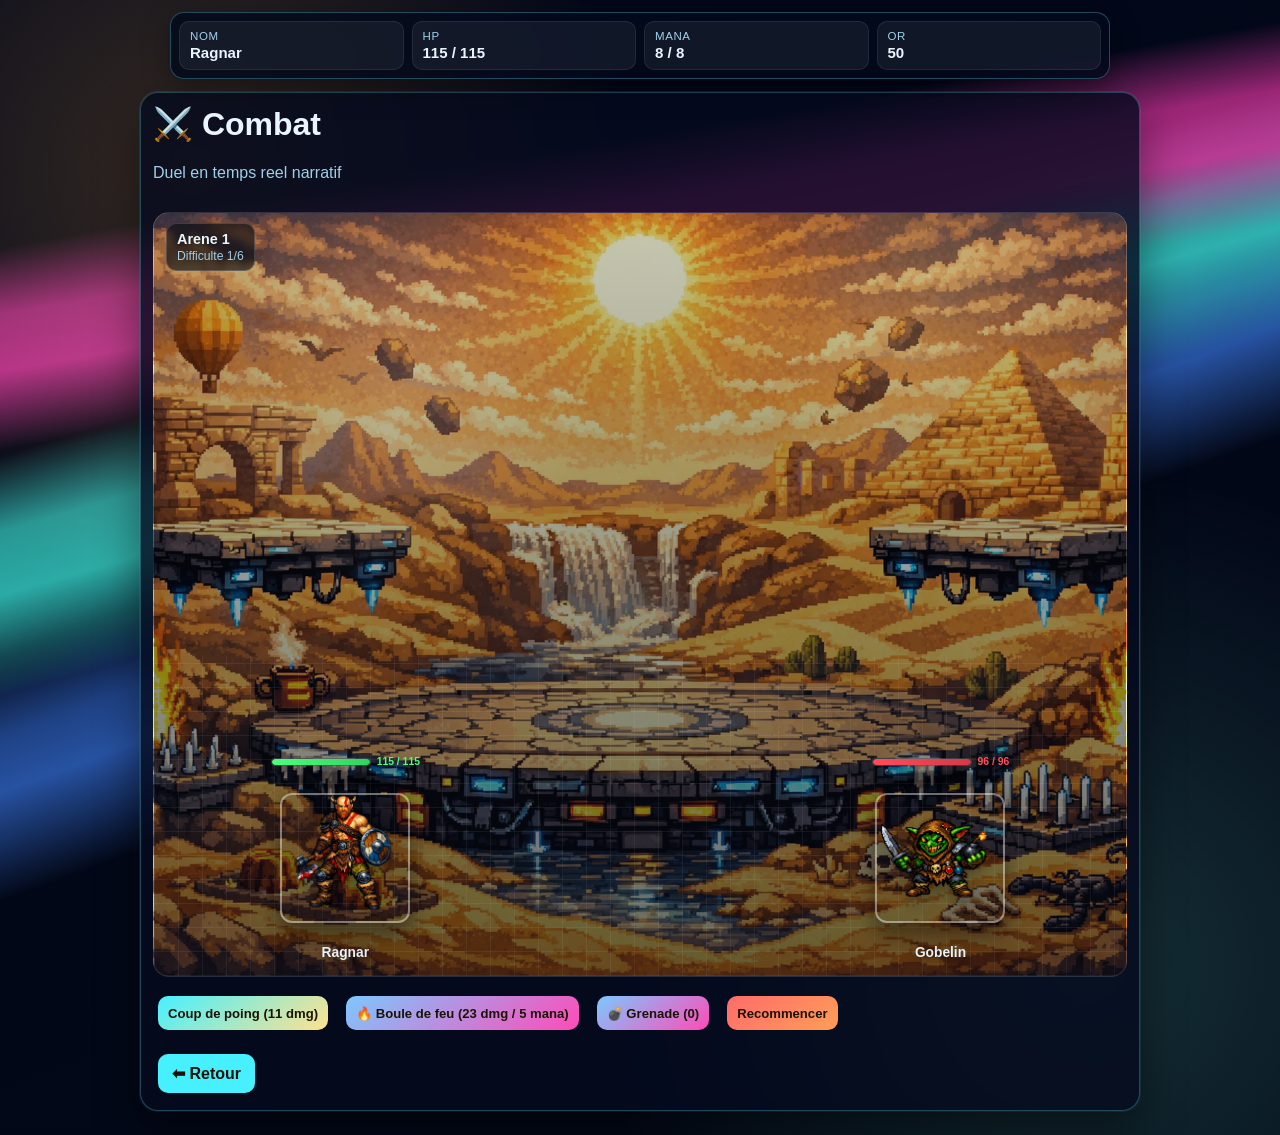
==== commit cf7f66a0: "mise a jour" ====
--- a/fight.html
+++ b/fight.html
@@ -39,54 +39,35 @@
 		<div class="arena-horizon"></div>
 		<div class="arena-grid"></div>
 		<div class="fighter player-fighter">
+			<div class="fighter-hp-container">
+				<div class="fighter-hp-bar">
+					<div class="fighter-hp-fill" id="player-arena-hp-bar" style="--value: 100%;"></div>
+				</div>
+				<p class="fighter-hp-text" id="player-hp-text-arena">-</p>
+			</div>
 			<div class="fighter-shadow"></div>
 			<div class="fighter-sprite" id="player-sprite">🧙</div>
 			<p class="fighter-name" id="player-name-fight">-</p>
 		</div>
 		<div class="fighter enemy-fighter" id="enemy-fighter">
+			<div class="fighter-hp-container">
+				<div class="fighter-hp-bar">
+					<div class="fighter-hp-fill" id="monster-arena-hp-bar" style="--value: 100%;"></div>
+				</div>
+				<p class="fighter-hp-text" id="monster-hp-text-arena">-</p>
+			</div>
 			<div class="fighter-shadow"></div>
 			<div class="fighter-sprite" id="enemy-sprite">👹</div>
 			<p class="fighter-name" id="monster-name-fight">-</p>
 		</div>
 	</section>
 
-	<section class="status-grid">
-		<article class="status-card player-card">
-			<h2>👤 <span id="player-name-card">-</span></h2>
-			<p class="status-label">Arme <span id="weapon-name">-</span> | Munitions <span id="player-ammo">-</span></p>
-			<p class="status-label">PV <span id="player-hp-text">-</span></p>
-			<div class="bar hp" id="player-hp-bar" style="--value: 0%;">
-				<span></span>
-			</div>
-			<p class="status-label">Mana <span id="player-mana-text">-</span></p>
-			<div class="bar mana" id="player-mana-bar" style="--value: 0%;">
-				<span></span>
-			</div>
-			<p class="status-label">XP <span id="player-xp-text">-</span></p>
-			<div class="bar xp" id="player-xp-bar" style="--value: 0%;">
-				<span></span>
-			</div>
-		</article>
-
-		<article class="status-card enemy-card" id="enemy-card">
-			<h2>👹 <span id="monster-name-card">-</span></h2>
-			<p class="status-label">PV <span id="monster-hp-text">-</span></p>
-			<div class="bar hp enemy" id="monster-hp-bar" style="--value: 0%;">
-				<span></span>
-			</div>
-		</article>
-	</section>
 
 	<section class="action-row">
 		<button class="btn-primary" id="attack-btn">Attaque</button>
 		<button class="btn-secondary" id="fireball-btn">🔥 Boule de feu</button>
+		<button class="btn-secondary" id="grenade-btn">💣 Grenade</button>
 		<button class="btn-danger" id="restart-btn" hidden>Recommencer</button>
-	</section>
-
-	<section class="battle-log">
-		<h3>Journal du combat</h3>
-		<ul id="combat-log">
-		</ul>
 	</section>
 
 	<a class="back-link" href="index.html">⬅ Retour</a>
--- a/style.css
+++ b/style.css
@@ -341,13 +341,13 @@
 }
 
 body[data-page="fight"] .panel.combat-shell {
-    width: min(1220px, 98vw);
-    padding: 14px;
+    width: min(1000px, 96vw);
+    padding: 12px;
 }
 
 .arena-2d {
     position: relative;
-    min-height: clamp(430px, 70vh, 740px);
+    min-height: clamp(550px, 85vh, 1000px);
     border-radius: 16px;
     border: 1px solid rgba(255, 255, 255, 0.14);
     overflow: hidden;
@@ -545,7 +545,7 @@
 }
 
 .fighter-sprite {
-    font-size: 4.2rem;
+    font-size: 7.5rem;
     line-height: 1;
     filter: drop-shadow(0 6px 8px rgba(0, 0, 0, 0.35));
 }
@@ -565,6 +565,50 @@
     font-weight: 700;
     color: #edf5ff;
     text-shadow: 0 2px 6px rgba(0, 0, 0, 0.45);
+}
+
+.fighter-hp-bar {
+    width: 100px;
+    height: 8px;
+    border-radius: 4px;
+    background: rgba(0, 0, 0, 0.5);
+    border: 1px solid rgba(255, 255, 255, 0.2);
+    overflow: hidden;
+}
+
+.fighter-hp-fill {
+    width: var(--value);
+    height: 100%;
+    background: linear-gradient(90deg, #4cff7b, #2dd55f);
+    border-radius: 3px;
+    transition: width 0.3s ease;
+}
+
+.enemy-fighter .fighter-hp-fill {
+    background: linear-gradient(90deg, #ff4d5a, #d63847);
+}
+
+.fighter-hp-container {
+    display: flex;
+    align-items: center;
+    gap: 6px;
+}
+
+.fighter-hp-text {
+    margin: 0;
+    font-size: 0.65rem;
+    font-weight: 700;
+    color: var(--text-soft);
+    text-shadow: 0 2px 4px rgba(0, 0, 0, 0.5);
+    white-space: nowrap;
+}
+
+.player-fighter .fighter-hp-text {
+    color: #4cff7b;
+}
+
+.enemy-fighter .fighter-hp-text {
+    color: #ff4d5a;
 }
 
 .enemy-fighter.enemy-hit .fighter-sprite {
@@ -1007,8 +1051,8 @@
 
 .hero-avatar {
     margin-top: 10px;
-    width: 92px;
-    height: 92px;
+    width: 60px;
+    height: 60px;
     object-fit: cover;
     border-radius: 14px;
     border: 2px solid rgba(255, 255, 255, 0.25);
@@ -1022,17 +1066,17 @@
 
 .character-grid {
     display: grid;
-    grid-template-columns: repeat(auto-fit, minmax(180px, 1fr));
-    gap: 10px;
+    grid-template-columns: repeat(auto-fit, minmax(80px, 1fr));
+    gap: 8px;
 }
 
 .character-card {
     border: 1px solid rgba(255, 255, 255, 0.14);
-    border-radius: 12px;
+    border-radius: 8px;
     background: rgba(255, 255, 255, 0.05);
-    padding: 10px;
-    display: grid;
-    gap: 6px;
+    padding: 4px;
+    display: grid;
+    gap: 2px;
 }
 
 .character-card.active {
@@ -1042,13 +1086,13 @@
 
 .character-card h3 {
     margin: 0;
-    font-size: 0.98rem;
+    font-size: 0.7rem;
 }
 
 .character-class,
 .character-stats {
     margin: 0;
-    font-size: 0.82rem;
+    font-size: 0.65rem;
     color: var(--text-soft);
 }
 
@@ -1421,3 +1465,97 @@
         transform: scale(1.9);
     }
 }
+
+/* SETTINGS PAGE STYLES */
+.settings-shell {
+    max-width: 600px;
+}
+
+.settings-group {
+    background: rgba(255, 255, 255, 0.04);
+    border: 1px solid rgba(255, 255, 255, 0.12);
+    border-radius: 14px;
+    padding: 20px;
+    margin-bottom: 20px;
+}
+
+.settings-title {
+    margin: 0 0 16px 0;
+    font-size: 1.1rem;
+    font-weight: 700;
+    color: var(--text-main);
+}
+
+.theme-grid {
+    display: grid;
+    grid-template-columns: repeat(auto-fit, minmax(120px, 1fr));
+    gap: 12px;
+}
+
+.theme-btn {
+    display: flex;
+    flex-direction: column;
+    align-items: center;
+    gap: 10px;
+    padding: 12px;
+    border: 2px solid rgba(255, 255, 255, 0.2);
+    border-radius: 12px;
+    background: rgba(255, 255, 255, 0.05);
+    cursor: pointer;
+    transition: all 0.3s ease;
+    font-size: 0.9rem;
+    font-weight: 600;
+    color: var(--text-main);
+}
+
+.theme-btn:hover {
+    border-color: rgba(255, 255, 255, 0.4);
+    background: rgba(255, 255, 255, 0.1);
+}
+
+.theme-btn.active {
+    border-color: var(--accent-2);
+    box-shadow: 0 0 16px rgba(120, 255, 214, 0.3);
+    background: rgba(120, 255, 214, 0.1);
+}
+
+.theme-preview {
+    display: block;
+    width: 60px;
+    height: 60px;
+    border-radius: 8px;
+    border: 1px solid rgba(255, 255, 255, 0.2);
+}
+
+.theme-btn-1 .theme-preview {
+    background: linear-gradient(135deg, #ffb347, #78ffd6);
+}
+
+.theme-btn-2 .theme-preview {
+    background: linear-gradient(135deg, #47f0ff, #ff4bb8);
+}
+
+.theme-btn-3 .theme-preview {
+    background: linear-gradient(135deg, #ffb84e, #56d6ff);
+}
+
+.sound-control {
+    display: flex;
+    gap: 12px;
+}
+
+.sound-control button {
+    flex: 1;
+    padding: 12px 20px;
+}
+
+/* RESPONSIVE */
+@media (max-width: 640px) {
+    .settings-shell {
+        max-width: 100%;
+    }
+
+    .theme-grid {
+        grid-template-columns: repeat(auto-fit, minmax(100px, 1fr));
+    }
+}
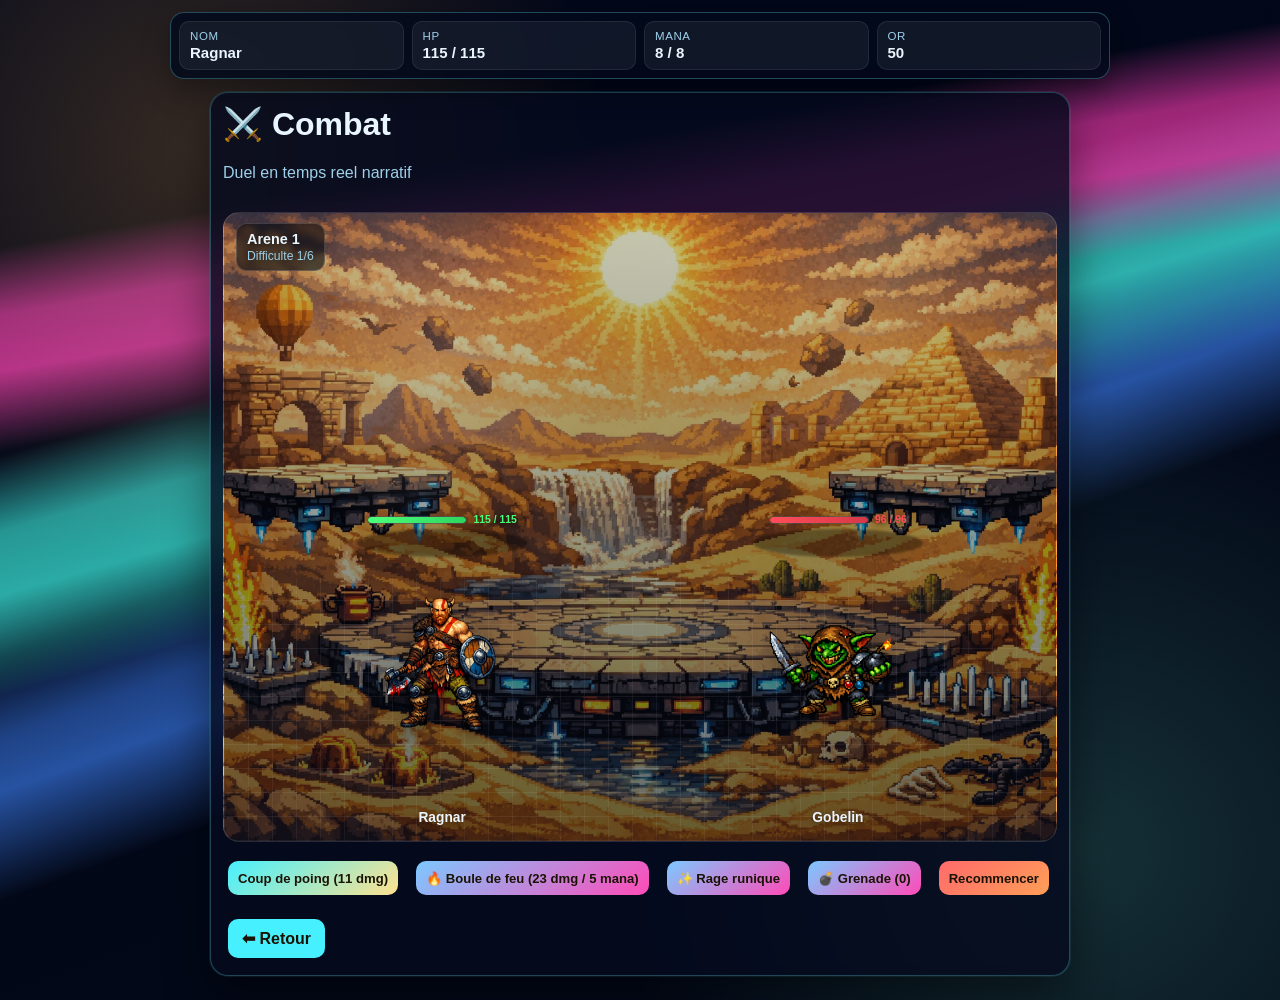
==== commit a669a5b7: "mise a jour2" ====
--- a/fight.html
+++ b/fight.html
@@ -66,6 +66,7 @@
 	<section class="action-row">
 		<button class="btn-primary" id="attack-btn">Attaque</button>
 		<button class="btn-secondary" id="fireball-btn">🔥 Boule de feu</button>
+		<button class="btn-secondary" id="magic-btn">✨ Pouvoir magique</button>
 		<button class="btn-secondary" id="grenade-btn">💣 Grenade</button>
 		<button class="btn-danger" id="restart-btn" hidden>Recommencer</button>
 	</section>
--- a/style.css
+++ b/style.css
@@ -255,13 +255,13 @@
 
 .panel,
 .card {
-    width: min(940px, 96vw);
+    width: min(860px, 94vw);
     background: var(--panel);
     border: 1px solid var(--panel-border);
     border-radius: 18px;
     box-shadow: 0 18px 42px rgba(0, 0, 0, 0.35);
     backdrop-filter: blur(6px);
-    padding: 24px;
+    padding: 20px;
     animation: fadeUp 0.45s ease;
 }
 
@@ -285,6 +285,10 @@
     flex-wrap: wrap;
     gap: 10px;
     justify-content: center;
+}
+
+body[data-page="home"] .actions a {
+    padding: 5px 30px;
 }
 
 a,
@@ -341,13 +345,13 @@
 }
 
 body[data-page="fight"] .panel.combat-shell {
-    width: min(1000px, 96vw);
+    width: min(860px, 94vw);
     padding: 12px;
 }
 
 .arena-2d {
     position: relative;
-    min-height: clamp(550px, 85vh, 1000px);
+    min-height: clamp(420px, 70vh, 760px);
     border-radius: 16px;
     border: 1px solid rgba(255, 255, 255, 0.14);
     overflow: hidden;
@@ -527,36 +531,38 @@
 }
 
 .player-fighter {
-    left: 12%;
+    left: 16%;
     animation: fighterIdle 1.7s ease-in-out infinite;
 }
 
 .enemy-fighter {
-    right: 12%;
+    right: 16%;
     animation: fighterIdle 1.5s ease-in-out infinite;
 }
 
 .fighter-shadow {
-    width: 110px;
-    height: 18px;
+    width: 170px;
+    height: 28px;
     border-radius: 50%;
     background: rgba(0, 0, 0, 0.35);
     filter: blur(1px);
 }
 
 .fighter-sprite {
-    font-size: 7.5rem;
+    font-size: 10rem;
     line-height: 1;
     filter: drop-shadow(0 6px 8px rgba(0, 0, 0, 0.35));
 }
 
 .fighter-portrait {
-    width: 130px;
-    height: 130px;
-    object-fit: cover;
-    border-radius: 12px;
-    border: 2px solid rgba(255, 255, 255, 0.42);
-    box-shadow: 0 8px 20px rgba(0, 0, 0, 0.42);
+    width: auto;
+    height: auto;
+    max-width: 220px;
+    max-height: 220px;
+    object-fit: contain;
+    border-radius: 0;
+    border: none;
+    box-shadow: none;
 }
 
 .fighter-name {
@@ -1035,9 +1041,65 @@
     gap: 18px;
 }
 
+body[data-page="home"] .panel.home-shell {
+    width: min(860px, 95vw);
+    padding: 18px;
+    gap: 14px;
+}
+
+body[data-page="home"] .home-shell .panel-header {
+    display: flex;
+    align-items: center;
+    justify-content: space-between;
+    gap: 14px;
+    padding: 10px 12px;
+    border-radius: 12px;
+    background: rgba(255, 255, 255, 0.04);
+    border: 1px solid rgba(255, 255, 255, 0.1);
+}
+
+body[data-page="home"] .home-shell > .status-card:not(.character-select) {
+    width: min(620px, 94%);
+    margin-inline: auto;
+}
+
+body[data-page="home"] .home-shell > .status-card:not(.character-select) .name-form input {
+    max-width: 320px;
+}
+
+body[data-page="home"] .home-shell .status-card,
+body[data-page="home"] .home-shell .player-meta {
+    background: rgba(255, 255, 255, 0.045);
+    border: 1px solid rgba(255, 255, 255, 0.12);
+    border-radius: 12px;
+    padding: 12px;
+}
+
+body[data-page="home"] .home-shell > .actions:first-of-type {
+    display: grid;
+    grid-template-columns: repeat(3, minmax(0, 1fr));
+    gap: 8px;
+}
+
+body[data-page="home"] .home-shell > .actions:first-of-type a {
+    margin: 0;
+    min-height: 40px;
+    padding: 8px 10px;
+    border-radius: 10px;
+}
+
+body[data-page="home"] .home-shell > .actions:last-of-type {
+    display: flex;
+    justify-content: center;
+}
+
+body[data-page="home"] .home-shell > .actions:last-of-type a {
+    margin: 0;
+}
+
 .hero-title {
     margin: 0;
-    font-size: clamp(1.6rem, 2.6vw, 2.2rem);
+    font-size: clamp(1.35rem, 2.2vw, 1.9rem);
 }
 
 .hero-class {
@@ -1050,29 +1112,31 @@
 }
 
 .hero-avatar {
-    margin-top: 10px;
-    width: 60px;
-    height: 60px;
+    margin-top: 0;
+    width: 68px;
+    height: 68px;
     object-fit: cover;
-    border-radius: 14px;
+    border-radius: 12px;
     border: 2px solid rgba(255, 255, 255, 0.25);
     background: rgba(0, 0, 0, 0.2);
 }
 
 .character-select {
     display: grid;
-    gap: 10px;
+    gap: 8px;
+    width: min(720px, 92%);
+    margin-inline: auto;
 }
 
 .character-grid {
     display: grid;
-    grid-template-columns: repeat(auto-fit, minmax(80px, 1fr));
-    gap: 8px;
+    grid-template-columns: repeat(auto-fit, minmax(82px, 1fr));
+    gap: 6px;
 }
 
 .character-card {
     border: 1px solid rgba(255, 255, 255, 0.14);
-    border-radius: 8px;
+    border-radius: 10px;
     background: rgba(255, 255, 255, 0.05);
     padding: 4px;
     display: grid;
@@ -1086,37 +1150,44 @@
 
 .character-card h3 {
     margin: 0;
-    font-size: 0.7rem;
+    font-size: 0.68rem;
 }
 
 .character-class,
 .character-stats {
     margin: 0;
-    font-size: 0.65rem;
+    font-size: 0.62rem;
     color: var(--text-soft);
+}
+
+.character-power {
+    margin: 0;
+    font-size: 0.6rem;
+    color: #ffd77d;
 }
 
 .character-card-image {
     width: 100%;
     aspect-ratio: 1 / 1;
     object-fit: cover;
-    border-radius: 10px;
+    border-radius: 8px;
     border: 1px solid rgba(255, 255, 255, 0.16);
 }
 
 .player-meta {
     display: grid;
-    grid-template-columns: repeat(auto-fit, minmax(180px, 1fr));
-    gap: 10px;
+    grid-template-columns: repeat(auto-fit, minmax(150px, 1fr));
+    gap: 8px;
 }
 
 .meta-pill {
     margin: 0;
-    padding: 10px 12px;
+    padding: 8px 10px;
     border-radius: 10px;
     border: 1px solid rgba(255, 255, 255, 0.12);
     background: rgba(255, 255, 255, 0.04);
     font-weight: 700;
+    font-size: 0.88rem;
 }
 
 .item-icon {
@@ -1280,7 +1351,7 @@
     }
 
     .arena-2d {
-        min-height: clamp(280px, 52vh, 420px);
+        min-height: clamp(240px, 46vh, 340px);
     }
 
     body[data-page="fight"] .panel.combat-shell {
@@ -1298,24 +1369,59 @@
     }
 
     .fighter-sprite {
-        font-size: 3rem;
+        font-size: 4.8rem;
     }
 
     .fighter-portrait {
-        width: 92px;
-        height: 92px;
+        max-width: 130px;
+        max-height: 130px;
     }
 
     .player-fighter {
-        left: 8%;
+        left: 10%;
     }
 
     .enemy-fighter {
-        right: 8%;
+        right: 10%;
     }
 
     .hud {
         grid-template-columns: repeat(2, minmax(0, 1fr));
+    }
+
+    body[data-page="home"] .panel.home-shell {
+        width: min(100%, 98vw);
+        padding: 12px;
+        gap: 10px;
+    }
+
+    body[data-page="home"] .home-shell .panel-header {
+        flex-direction: column;
+        align-items: center;
+        text-align: center;
+        padding: 10px;
+    }
+
+    body[data-page="home"] .home-shell > .status-card:not(.character-select) {
+        width: min(100%, 96vw);
+    }
+
+    body[data-page="home"] .home-shell > .actions:first-of-type {
+        grid-template-columns: repeat(2, minmax(0, 1fr));
+    }
+
+    body[data-page="home"] .home-shell > .actions:first-of-type a {
+        min-height: 38px;
+        padding: 7px 8px;
+    }
+
+    body[data-page="home"] .hero-avatar {
+        width: 60px;
+        height: 60px;
+    }
+
+    body[data-page="home"] .player-meta {
+        grid-template-columns: 1fr;
     }
 
     body.has-hud {
